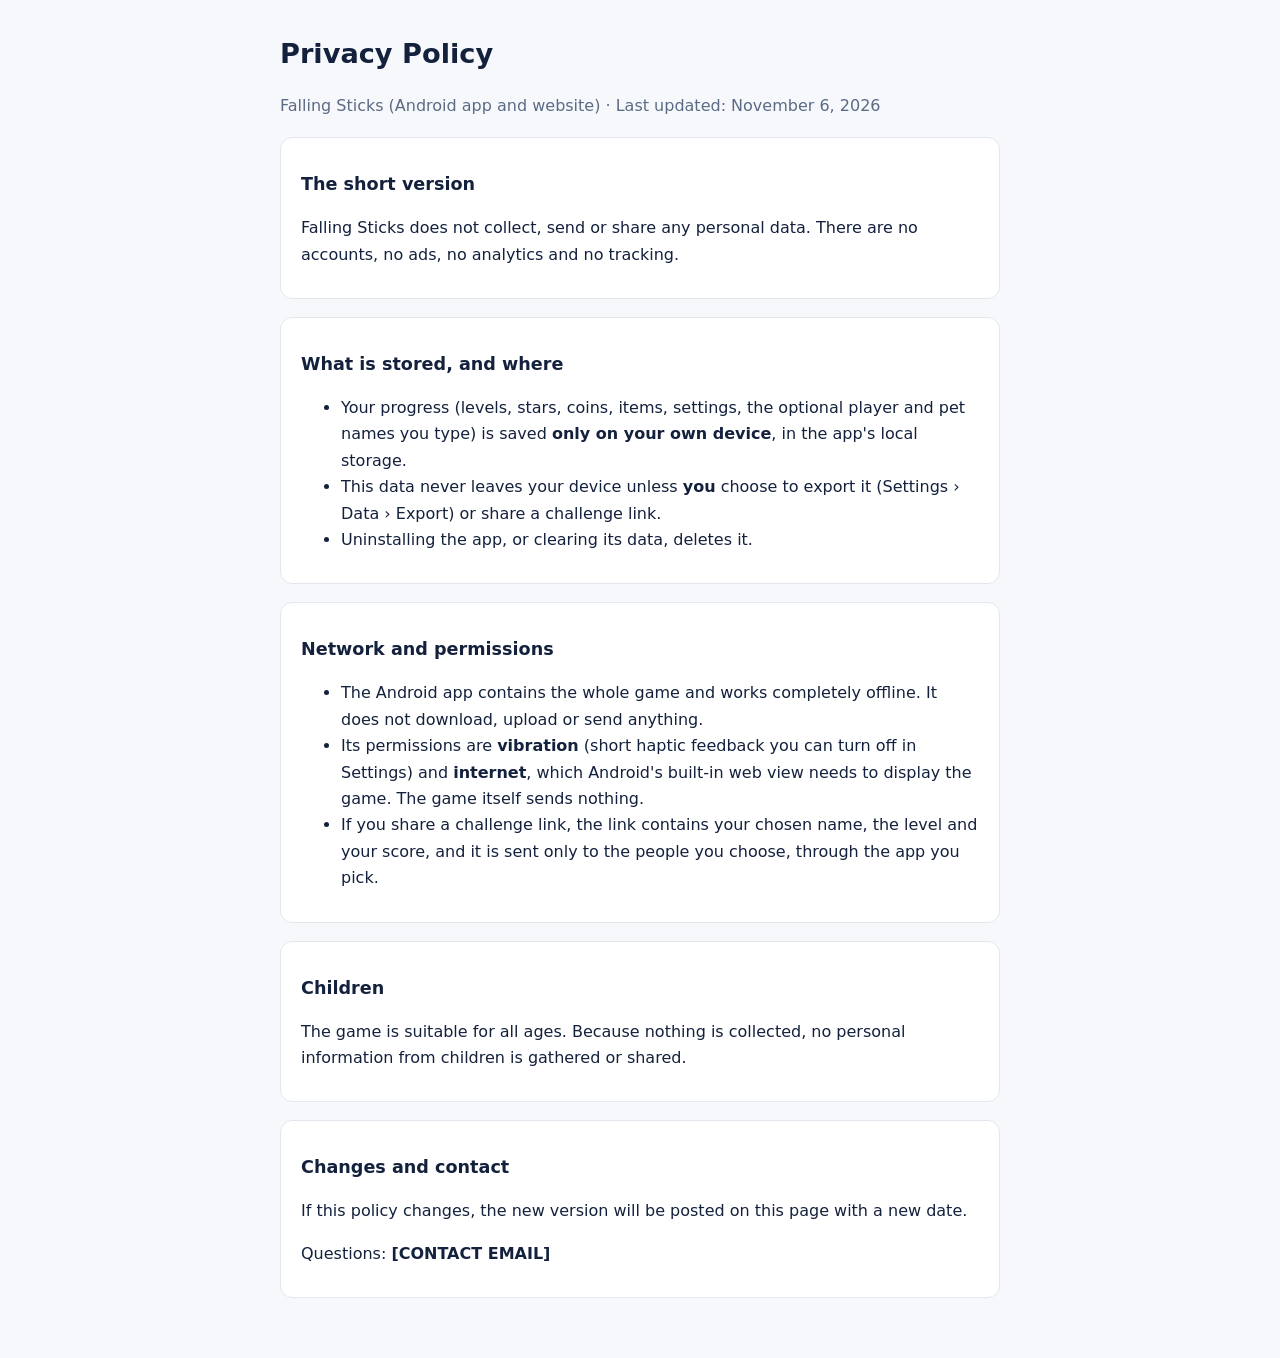
==== privacy.html @ 7d87a05c "Falling Sticks v2.10.0: offline Android app, real hand, English-only UI - android/: a small native W" ====
<!doctype html>
<html lang="en">
<head>
<meta charset="utf-8">
<meta name="viewport" content="width=device-width,initial-scale=1">
<title>Falling Sticks · Privacy Policy</title>
<style>
  :root{--bg:#f6f8fb;--card:#fff;--text:#14213d;--muted:#5b6b84;--line:#e3e8ef}
  @media (prefers-color-scheme:dark){:root{--bg:#0f1420;--card:#171e2d;--text:#e8eefc;--muted:#9fb0cc;--line:#273249}}
  body{margin:0;background:var(--bg);color:var(--text);font:16px/1.65 system-ui,"Segoe UI",sans-serif}
  main{max-width:720px;margin:0 auto;padding:32px 16px 60px}
  h1{font-size:1.7rem;margin:0 0 4px}h2{font-size:1.1rem;margin:28px 0 6px}
  p,li{color:var(--text)}.muted{color:var(--muted)}
  section{background:var(--card);border:1px solid var(--line);border-radius:12px;padding:4px 20px 14px;margin-top:18px}
</style>
</head>
<body><main>
<h1>Privacy Policy</h1>
<p class="muted">Falling Sticks (Android app and website) · Last updated: November 6, 2026</p>

<section>
<h2>The short version</h2>
<p>Falling Sticks does not collect, send or share any personal data. There are no accounts, no ads, no analytics and no tracking.</p>
</section>

<section>
<h2>What is stored, and where</h2>
<ul>
<li>Your progress (levels, stars, coins, items, settings, the optional player and pet names you type) is saved <b>only on your own device</b>, in the app's local storage.</li>
<li>This data never leaves your device unless <b>you</b> choose to export it (Settings › Data › Export) or share a challenge link.</li>
<li>Uninstalling the app, or clearing its data, deletes it.</li>
</ul>
</section>

<section>
<h2>Network and permissions</h2>
<ul>
<li>The Android app contains the whole game and works completely offline. It does not download, upload or send anything.</li>
<li>Its permissions are <b>vibration</b> (short haptic feedback you can turn off in Settings) and <b>internet</b>, which Android's built-in web view needs to display the game. The game itself sends nothing.</li>
<li>If you share a challenge link, the link contains your chosen name, the level and your score, and it is sent only to the people you choose, through the app you pick.</li>
</ul>
</section>

<section>
<h2>Children</h2>
<p>The game is suitable for all ages. Because nothing is collected, no personal information from children is gathered or shared.</p>
</section>

<section>
<h2>Changes and contact</h2>
<p>If this policy changes, the new version will be posted on this page with a new date.</p>
<p>Questions: <b>[CONTACT EMAIL]</b></p>
</section>
</main></body>
</html>
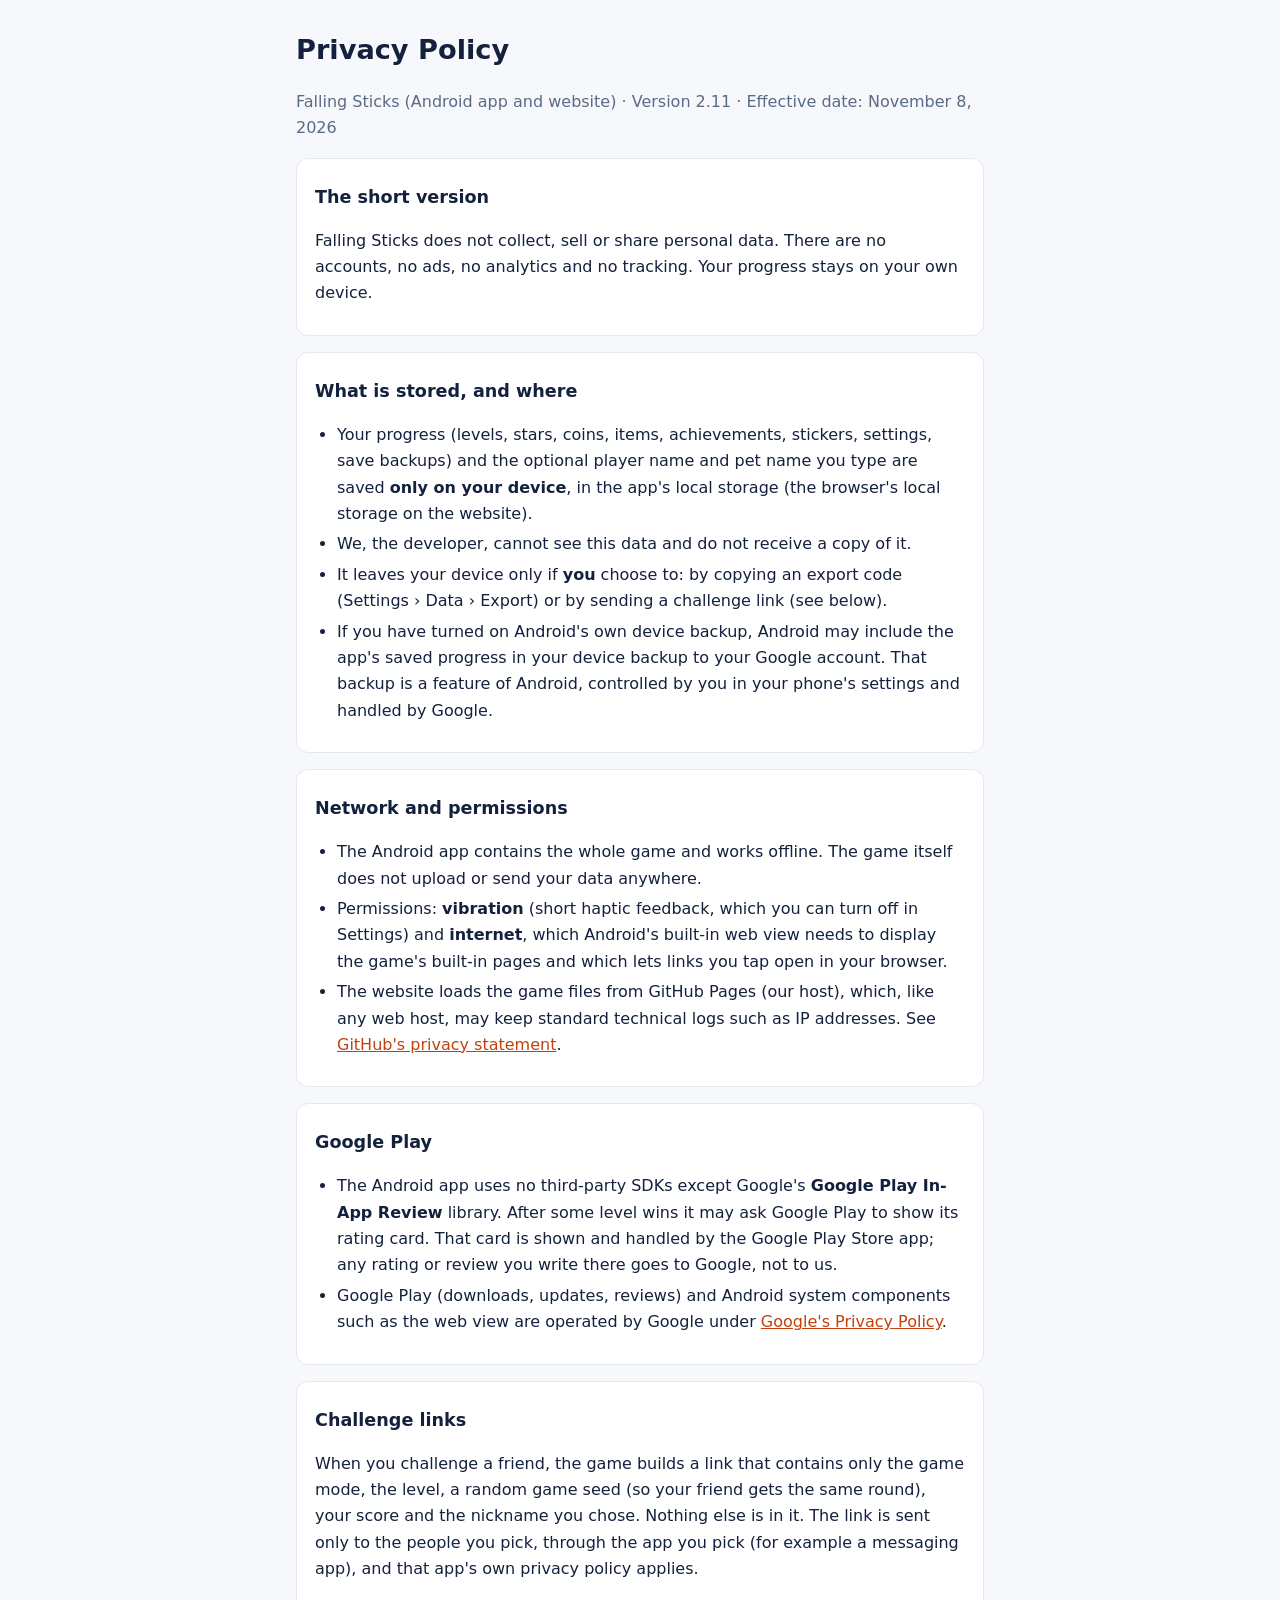
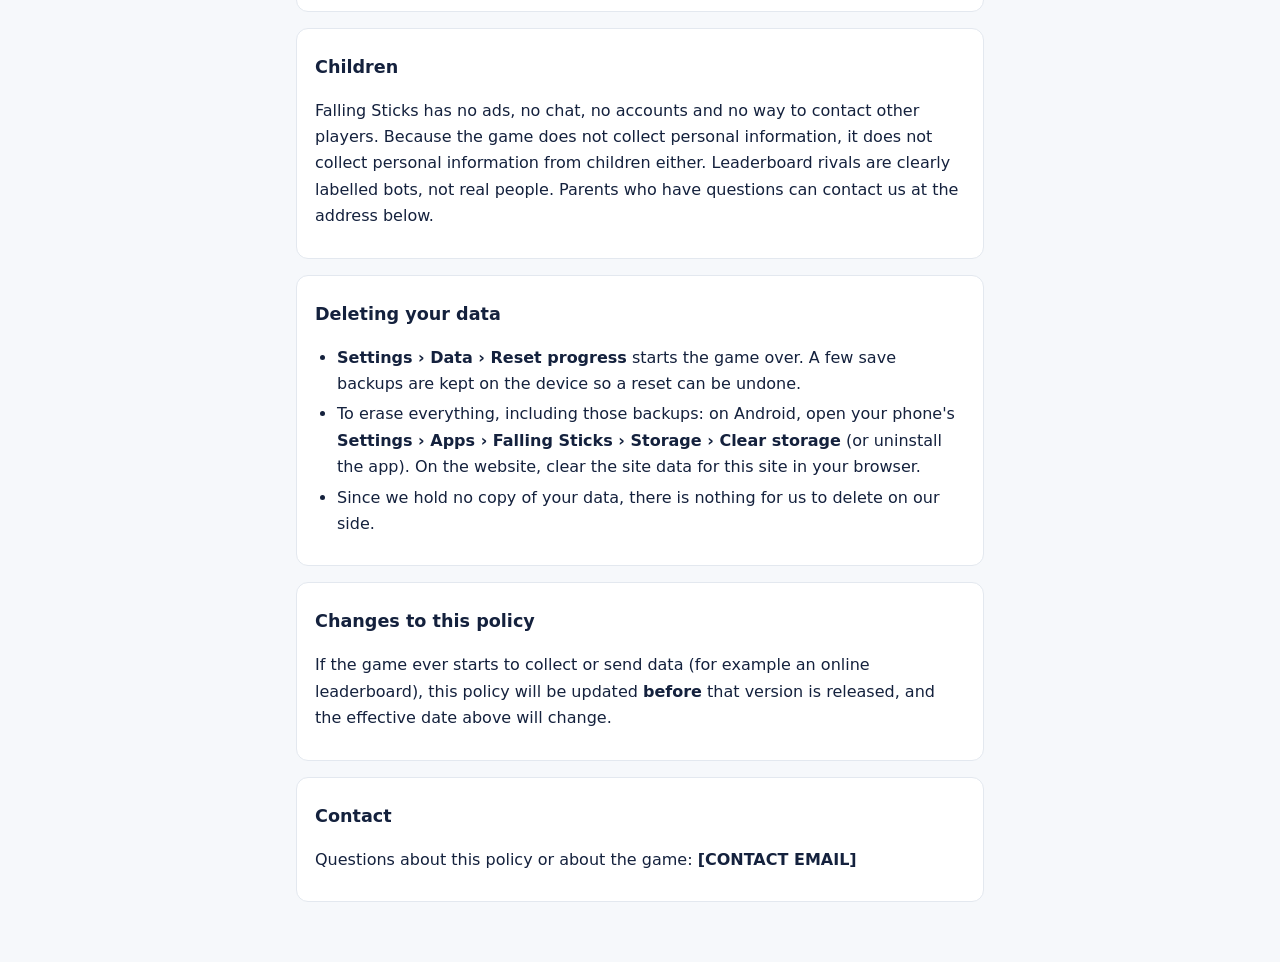
==== commit 7c19dc47: "Falling Sticks 1.0.0: launch build with camera-flash levels - Version 1.0.0 for the first Google Pla" ====
--- a/privacy.html
+++ b/privacy.html
@@ -4,52 +4,82 @@
 <meta charset="utf-8">
 <meta name="viewport" content="width=device-width,initial-scale=1">
 <title>Falling Sticks · Privacy Policy</title>
+<meta name="description" content="Privacy policy of the Falling Sticks game for Android and the web.">
 <style>
-  :root{--bg:#f6f8fb;--card:#fff;--text:#14213d;--muted:#5b6b84;--line:#e3e8ef}
-  @media (prefers-color-scheme:dark){:root{--bg:#0f1420;--card:#171e2d;--text:#e8eefc;--muted:#9fb0cc;--line:#273249}}
-  body{margin:0;background:var(--bg);color:var(--text);font:16px/1.65 system-ui,"Segoe UI",sans-serif}
-  main{max-width:720px;margin:0 auto;padding:32px 16px 60px}
-  h1{font-size:1.7rem;margin:0 0 4px}h2{font-size:1.1rem;margin:28px 0 6px}
-  p,li{color:var(--text)}.muted{color:var(--muted)}
-  section{background:var(--card);border:1px solid var(--line);border-radius:12px;padding:4px 20px 14px;margin-top:18px}
+  :root{--bg:#f6f8fb;--card:#fff;--text:#14213d;--muted:#5b6b84;--line:#e3e8ef;--acc:#c2410c}
+  @media (prefers-color-scheme:dark){:root{--bg:#0f1420;--card:#171e2d;--text:#e8eefc;--muted:#9fb0cc;--line:#273249;--acc:#fb923c}}
+  *{box-sizing:border-box}
+  body{margin:0;background:var(--bg);color:var(--text);font:16px/1.65 system-ui,"Segoe UI",Roboto,sans-serif}
+  main{max-width:720px;margin:0 auto;padding:28px 16px 60px}
+  h1{font-size:1.7rem;margin:0 0 4px}h2{font-size:1.1rem;margin:22px 0 6px}
+  p,li{color:var(--text)}.muted{color:var(--muted)}a{color:var(--acc)}
+  ul{padding-left:22px}li{margin:4px 0}
+  section{background:var(--card);border:1px solid var(--line);border-radius:12px;padding:2px 18px 12px;margin-top:16px}
 </style>
 </head>
 <body><main>
 <h1>Privacy Policy</h1>
-<p class="muted">Falling Sticks (Android app and website) · Last updated: November 6, 2026</p>
+<p class="muted">Falling Sticks (Android app and website) · Version 2.11 · Effective date: November 8, 2026</p>
 
 <section>
 <h2>The short version</h2>
-<p>Falling Sticks does not collect, send or share any personal data. There are no accounts, no ads, no analytics and no tracking.</p>
+<p>Falling Sticks does not collect, sell or share personal data. There are no accounts, no ads, no analytics and no tracking. Your progress stays on your own device.</p>
 </section>
 
 <section>
 <h2>What is stored, and where</h2>
 <ul>
-<li>Your progress (levels, stars, coins, items, settings, the optional player and pet names you type) is saved <b>only on your own device</b>, in the app's local storage.</li>
-<li>This data never leaves your device unless <b>you</b> choose to export it (Settings › Data › Export) or share a challenge link.</li>
-<li>Uninstalling the app, or clearing its data, deletes it.</li>
+<li>Your progress (levels, stars, coins, items, achievements, stickers, settings, save backups) and the optional player name and pet name you type are saved <b>only on your device</b>, in the app's local storage (the browser's local storage on the website).</li>
+<li>We, the developer, cannot see this data and do not receive a copy of it.</li>
+<li>It leaves your device only if <b>you</b> choose to: by copying an export code (Settings › Data › Export) or by sending a challenge link (see below).</li>
+<li>If you have turned on Android's own device backup, Android may include the app's saved progress in your device backup to your Google account. That backup is a feature of Android, controlled by you in your phone's settings and handled by Google.</li>
 </ul>
 </section>
 
 <section>
 <h2>Network and permissions</h2>
 <ul>
-<li>The Android app contains the whole game and works completely offline. It does not download, upload or send anything.</li>
-<li>Its permissions are <b>vibration</b> (short haptic feedback you can turn off in Settings) and <b>internet</b>, which Android's built-in web view needs to display the game. The game itself sends nothing.</li>
-<li>If you share a challenge link, the link contains your chosen name, the level and your score, and it is sent only to the people you choose, through the app you pick.</li>
+<li>The Android app contains the whole game and works offline. The game itself does not upload or send your data anywhere.</li>
+<li>Permissions: <b>vibration</b> (short haptic feedback, which you can turn off in Settings) and <b>internet</b>, which Android's built-in web view needs to display the game's built-in pages and which lets links you tap open in your browser.</li>
+<li>The website loads the game files from GitHub Pages (our host), which, like any web host, may keep standard technical logs such as IP addresses. See <a href="https://docs.github.com/en/site-policy/privacy-policies/github-general-privacy-statement">GitHub's privacy statement</a>.</li>
 </ul>
 </section>
 
 <section>
-<h2>Children</h2>
-<p>The game is suitable for all ages. Because nothing is collected, no personal information from children is gathered or shared.</p>
+<h2>Google Play</h2>
+<ul>
+<li>The Android app uses no third-party SDKs except Google's <b>Google Play In-App Review</b> library. After some level wins it may ask Google Play to show its rating card. That card is shown and handled by the Google Play Store app; any rating or review you write there goes to Google, not to us.</li>
+<li>Google Play (downloads, updates, reviews) and Android system components such as the web view are operated by Google under <a href="https://policies.google.com/privacy">Google's Privacy Policy</a>.</li>
+</ul>
 </section>
 
 <section>
-<h2>Changes and contact</h2>
-<p>If this policy changes, the new version will be posted on this page with a new date.</p>
-<p>Questions: <b>[CONTACT EMAIL]</b></p>
+<h2>Challenge links</h2>
+<p>When you challenge a friend, the game builds a link that contains only the game mode, the level, a random game seed (so your friend gets the same round), your score and the nickname you chose. Nothing else is in it. The link is sent only to the people you pick, through the app you pick (for example a messaging app), and that app's own privacy policy applies.</p>
+</section>
+
+<section>
+<h2>Children</h2>
+<p>Falling Sticks has no ads, no chat, no accounts and no way to contact other players. Because the game does not collect personal information, it does not collect personal information from children either. Leaderboard rivals are clearly labelled bots, not real people. Parents who have questions can contact us at the address below.</p>
+</section>
+
+<section>
+<h2>Deleting your data</h2>
+<ul>
+<li><b>Settings › Data › Reset progress</b> starts the game over. A few save backups are kept on the device so a reset can be undone.</li>
+<li>To erase everything, including those backups: on Android, open your phone's <b>Settings › Apps › Falling Sticks › Storage › Clear storage</b> (or uninstall the app). On the website, clear the site data for this site in your browser.</li>
+<li>Since we hold no copy of your data, there is nothing for us to delete on our side.</li>
+</ul>
+</section>
+
+<section>
+<h2>Changes to this policy</h2>
+<p>If the game ever starts to collect or send data (for example an online leaderboard), this policy will be updated <b>before</b> that version is released, and the effective date above will change.</p>
+</section>
+
+<section>
+<h2>Contact</h2>
+<p>Questions about this policy or about the game: <b>[CONTACT EMAIL]</b></p>
 </section>
 </main></body>
 </html>
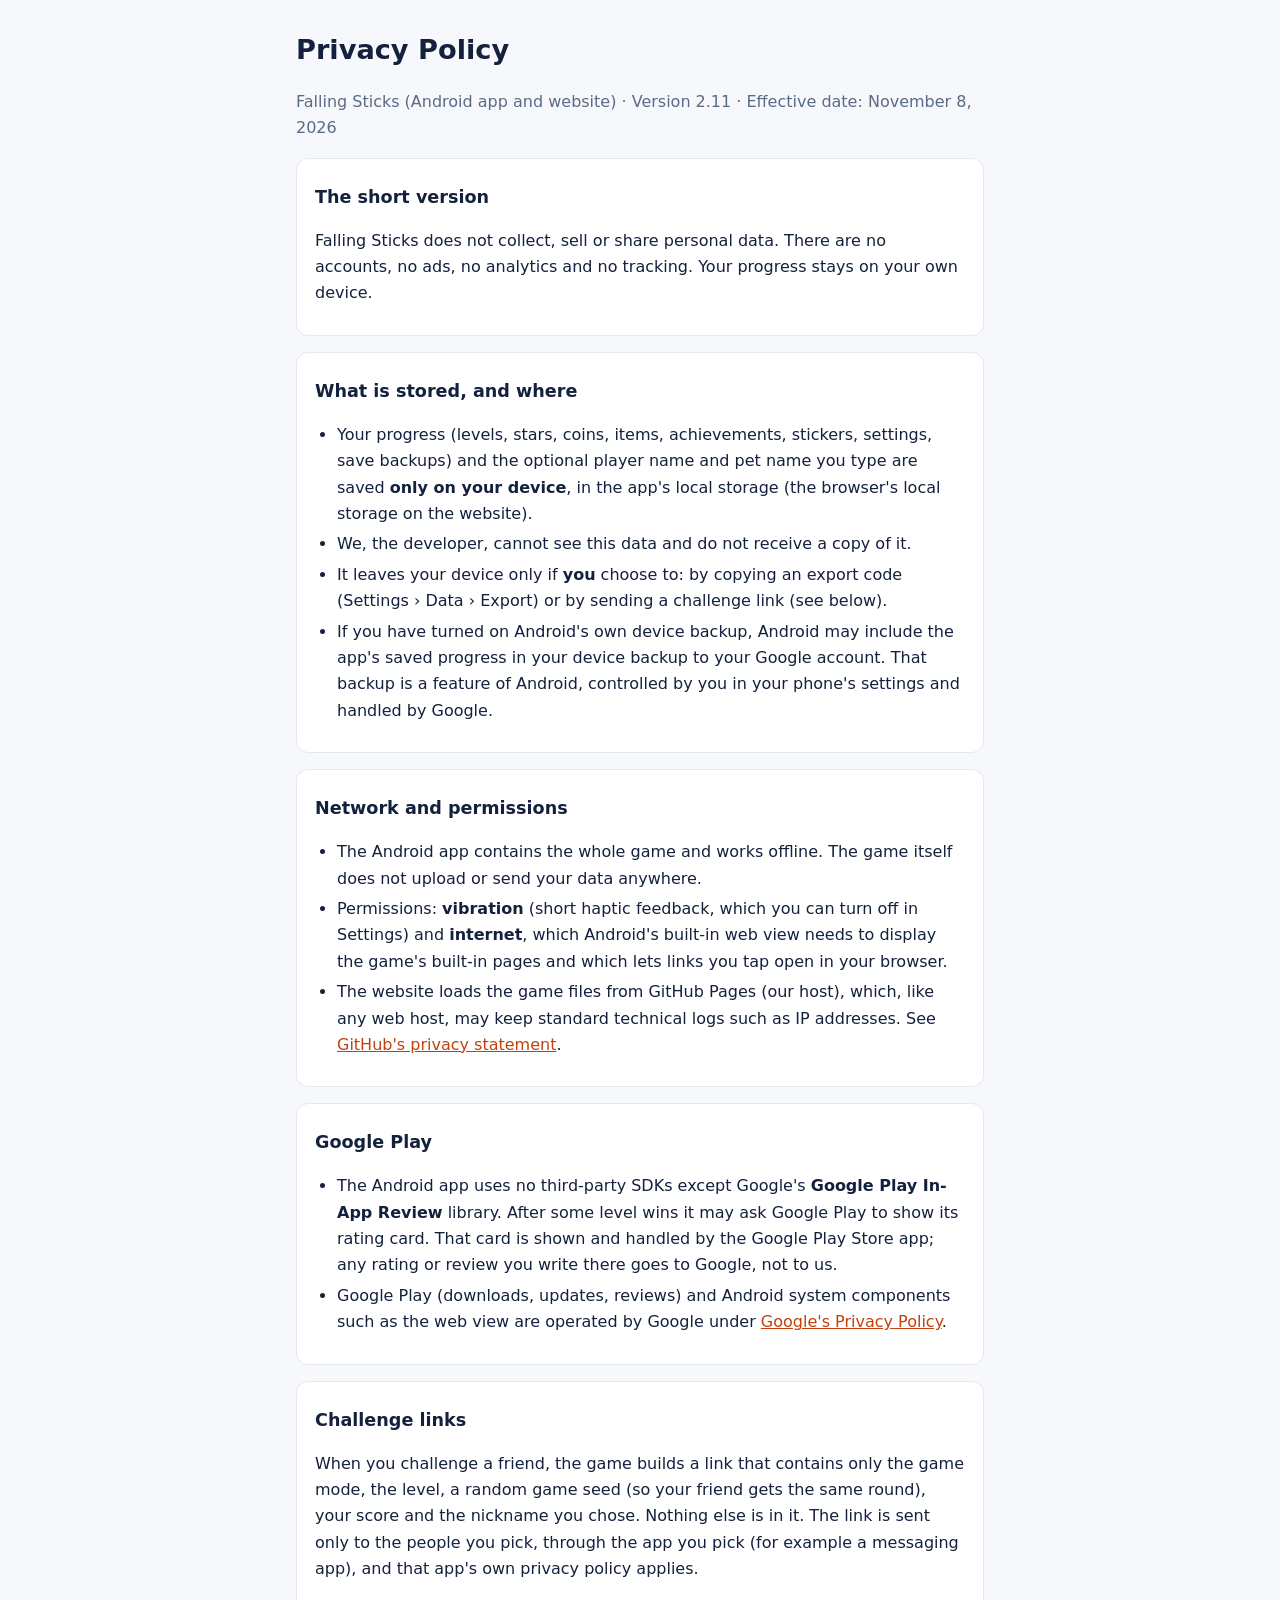
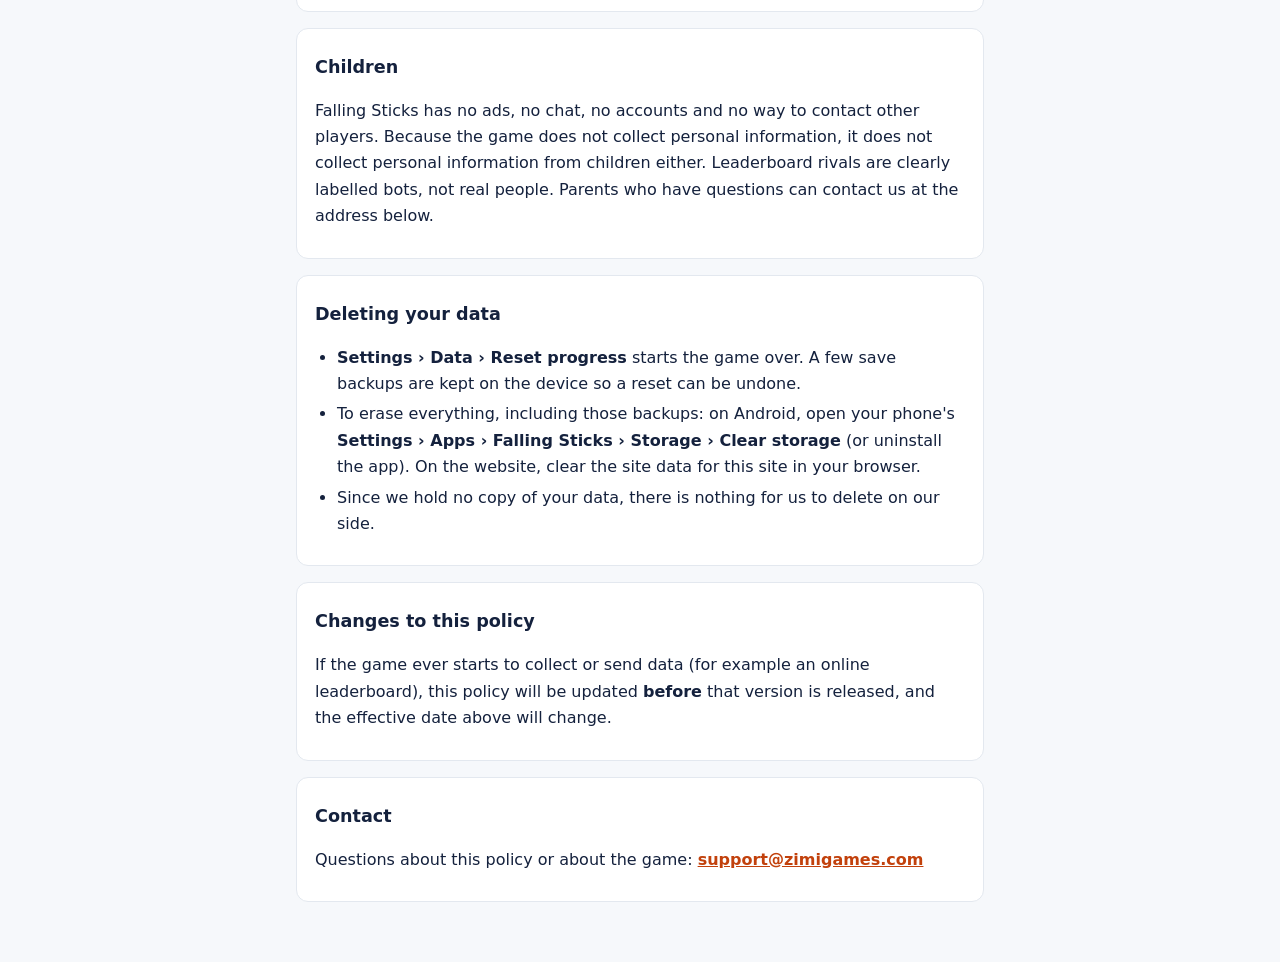
==== commit 6b3822ab: "Privacy policy: contact email support@zimigames.com Co-Authored-By: Claude Opus 5.5 <noreply@anthrop" ====
--- a/privacy.html
+++ b/privacy.html
@@ -79,7 +79,7 @@
 
 <section>
 <h2>Contact</h2>
-<p>Questions about this policy or about the game: <b>[CONTACT EMAIL]</b></p>
+<p>Questions about this policy or about the game: <a href="mailto:support@zimigames.com"><b>support@zimigames.com</b></a></p>
 </section>
 </main></body>
 </html>
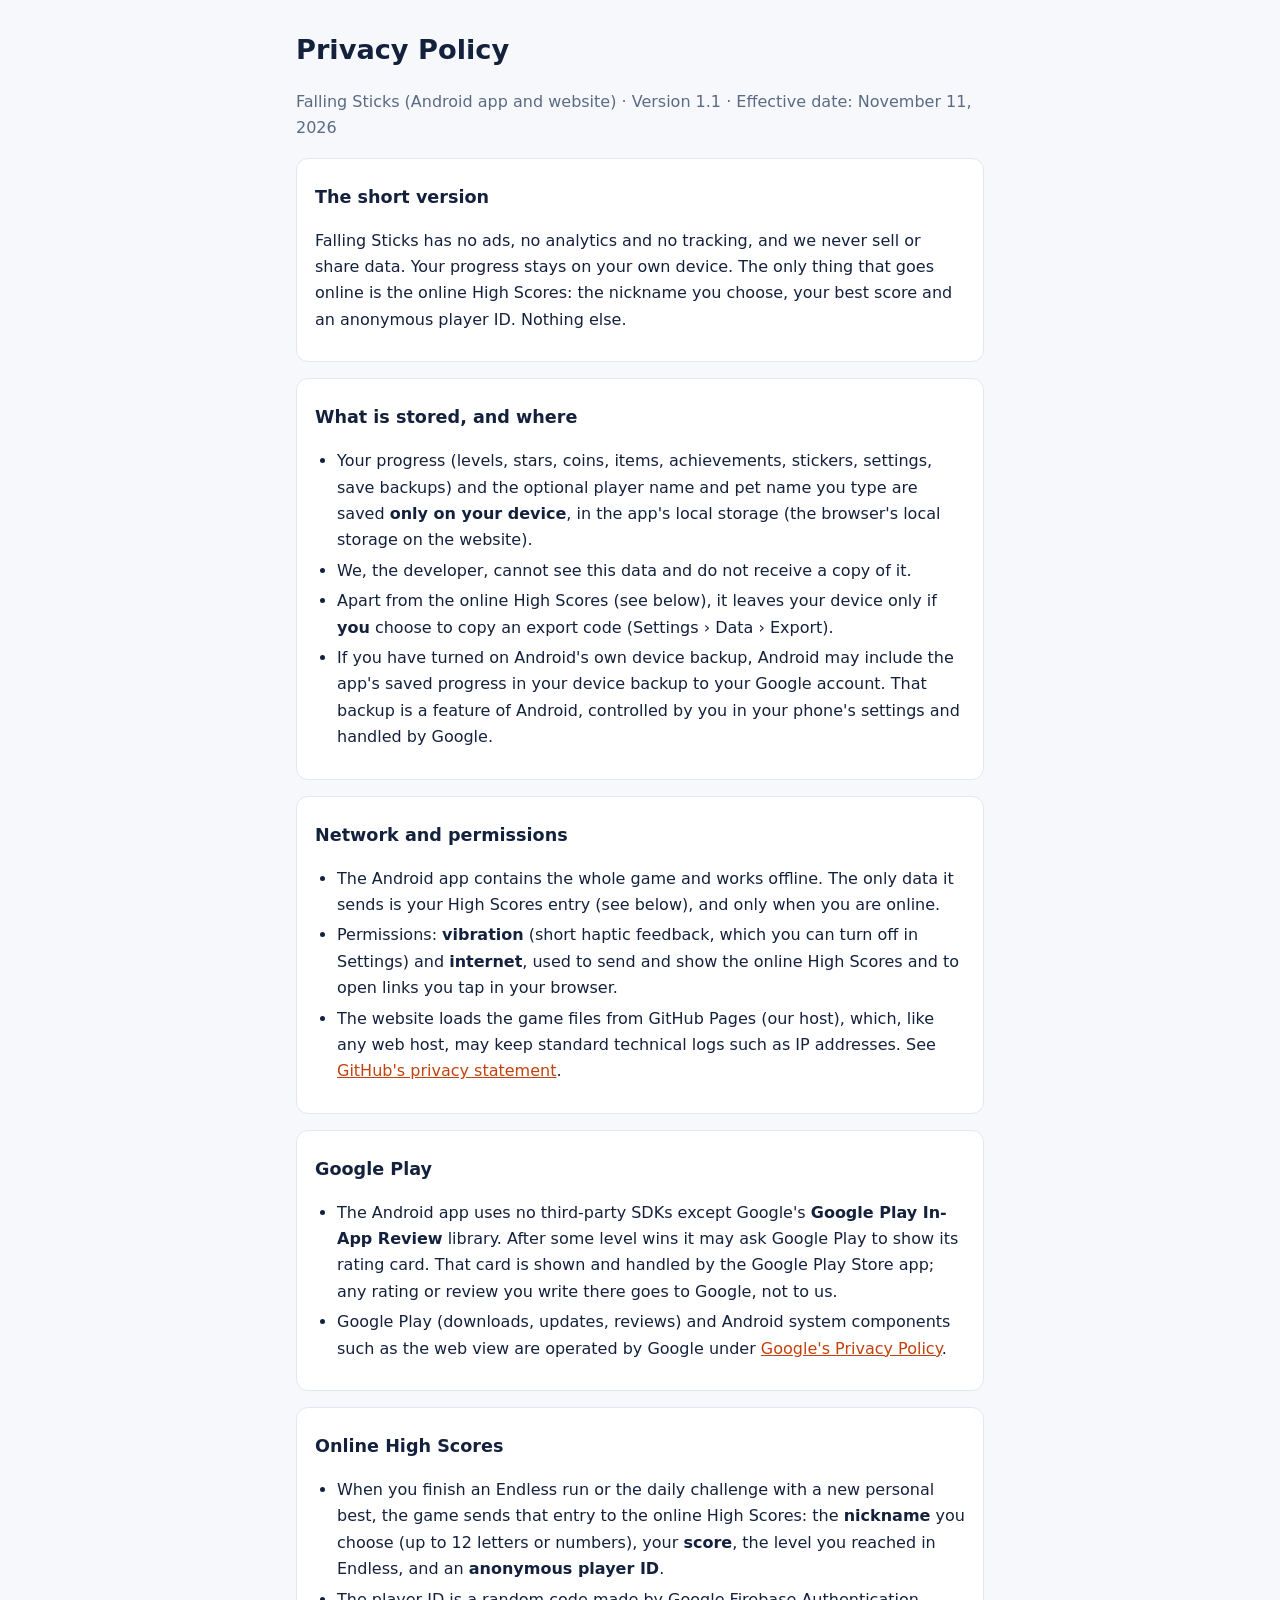
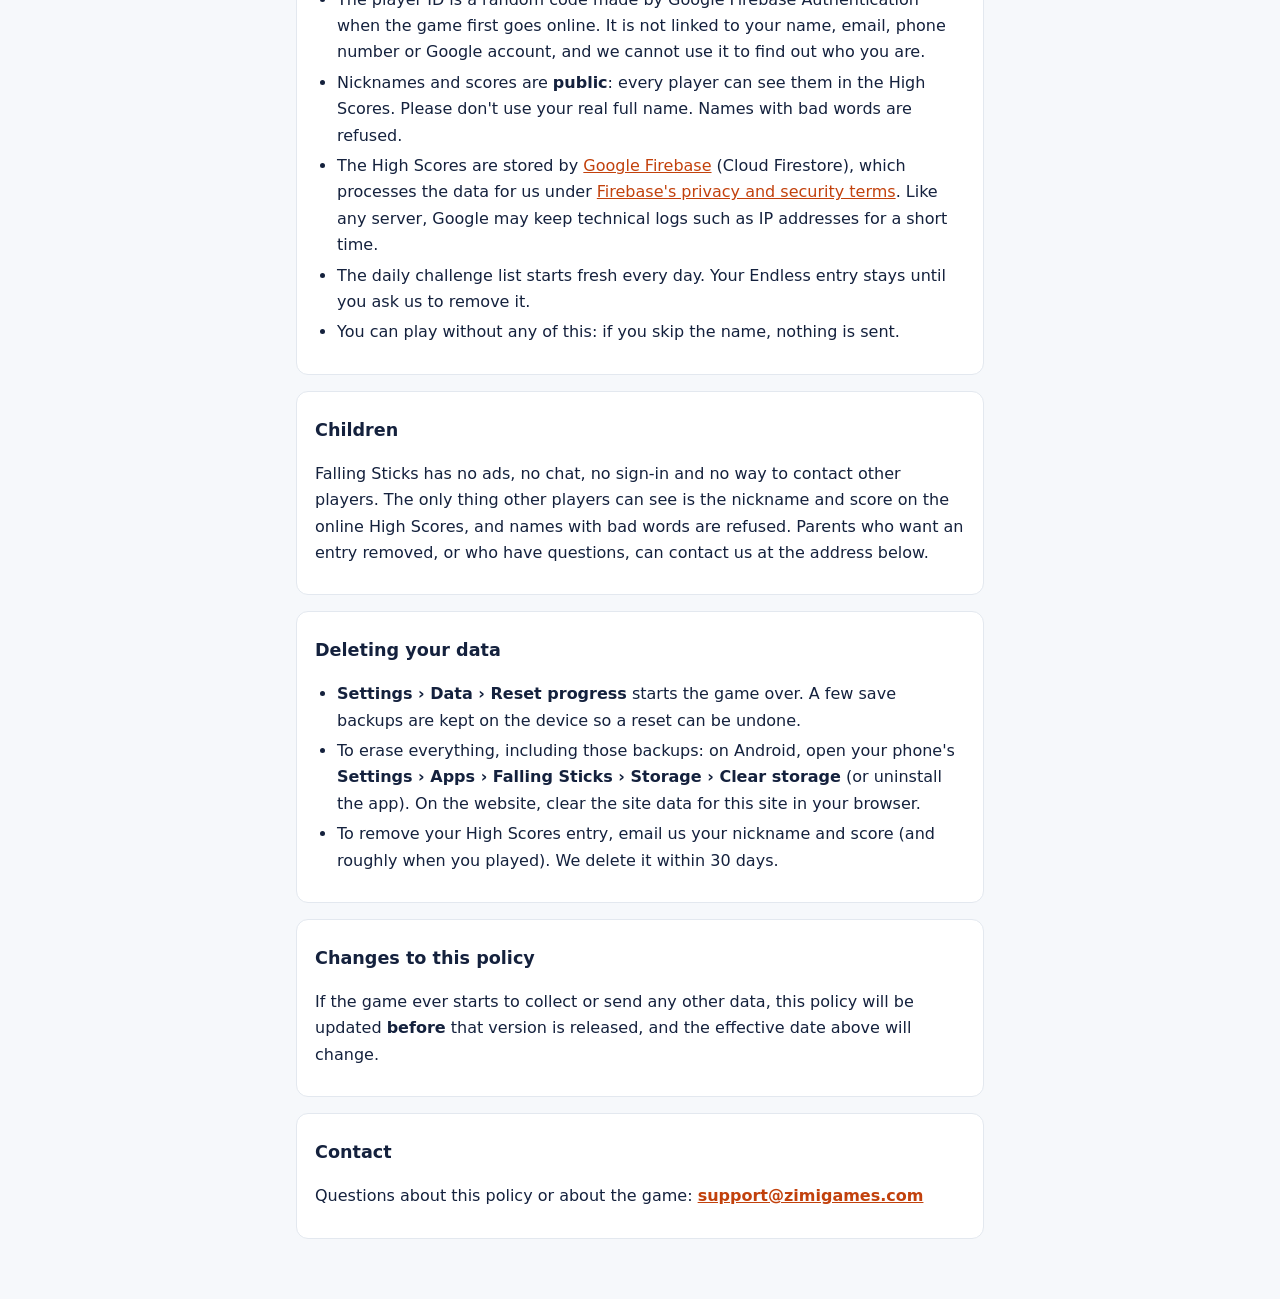
==== commit 5b156a96: "Falling Sticks 1.1.0: online High Scores, English only, cleaner screens - Online High Scores (Endles" ====
--- a/privacy.html
+++ b/privacy.html
@@ -19,11 +19,11 @@
 </head>
 <body><main>
 <h1>Privacy Policy</h1>
-<p class="muted">Falling Sticks (Android app and website) · Version 2.11 · Effective date: November 8, 2026</p>
+<p class="muted">Falling Sticks (Android app and website) · Version 1.1 · Effective date: November 11, 2026</p>
 
 <section>
 <h2>The short version</h2>
-<p>Falling Sticks does not collect, sell or share personal data. There are no accounts, no ads, no analytics and no tracking. Your progress stays on your own device.</p>
+<p>Falling Sticks has no ads, no analytics and no tracking, and we never sell or share data. Your progress stays on your own device. The only thing that goes online is the online High Scores: the nickname you choose, your best score and an anonymous player ID. Nothing else.</p>
 </section>
 
 <section>
@@ -31,7 +31,7 @@
 <ul>
 <li>Your progress (levels, stars, coins, items, achievements, stickers, settings, save backups) and the optional player name and pet name you type are saved <b>only on your device</b>, in the app's local storage (the browser's local storage on the website).</li>
 <li>We, the developer, cannot see this data and do not receive a copy of it.</li>
-<li>It leaves your device only if <b>you</b> choose to: by copying an export code (Settings › Data › Export) or by sending a challenge link (see below).</li>
+<li>Apart from the online High Scores (see below), it leaves your device only if <b>you</b> choose to copy an export code (Settings › Data › Export).</li>
 <li>If you have turned on Android's own device backup, Android may include the app's saved progress in your device backup to your Google account. That backup is a feature of Android, controlled by you in your phone's settings and handled by Google.</li>
 </ul>
 </section>
@@ -39,8 +39,8 @@
 <section>
 <h2>Network and permissions</h2>
 <ul>
-<li>The Android app contains the whole game and works offline. The game itself does not upload or send your data anywhere.</li>
-<li>Permissions: <b>vibration</b> (short haptic feedback, which you can turn off in Settings) and <b>internet</b>, which Android's built-in web view needs to display the game's built-in pages and which lets links you tap open in your browser.</li>
+<li>The Android app contains the whole game and works offline. The only data it sends is your High Scores entry (see below), and only when you are online.</li>
+<li>Permissions: <b>vibration</b> (short haptic feedback, which you can turn off in Settings) and <b>internet</b>, used to send and show the online High Scores and to open links you tap in your browser.</li>
 <li>The website loads the game files from GitHub Pages (our host), which, like any web host, may keep standard technical logs such as IP addresses. See <a href="https://docs.github.com/en/site-policy/privacy-policies/github-general-privacy-statement">GitHub's privacy statement</a>.</li>
 </ul>
 </section>
@@ -54,13 +54,20 @@
 </section>
 
 <section>
-<h2>Challenge links</h2>
-<p>When you challenge a friend, the game builds a link that contains only the game mode, the level, a random game seed (so your friend gets the same round), your score and the nickname you chose. Nothing else is in it. The link is sent only to the people you pick, through the app you pick (for example a messaging app), and that app's own privacy policy applies.</p>
+<h2>Online High Scores</h2>
+<ul>
+<li>When you finish an Endless run or the daily challenge with a new personal best, the game sends that entry to the online High Scores: the <b>nickname</b> you choose (up to 12 letters or numbers), your <b>score</b>, the level you reached in Endless, and an <b>anonymous player ID</b>.</li>
+<li>The player ID is a random code made by Google Firebase Authentication when the game first goes online. It is not linked to your name, email, phone number or Google account, and we cannot use it to find out who you are.</li>
+<li>Nicknames and scores are <b>public</b>: every player can see them in the High Scores. Please don't use your real full name. Names with bad words are refused.</li>
+<li>The High Scores are stored by <a href="https://firebase.google.com/">Google Firebase</a> (Cloud Firestore), which processes the data for us under <a href="https://firebase.google.com/support/privacy">Firebase's privacy and security terms</a>. Like any server, Google may keep technical logs such as IP addresses for a short time.</li>
+<li>The daily challenge list starts fresh every day. Your Endless entry stays until you ask us to remove it.</li>
+<li>You can play without any of this: if you skip the name, nothing is sent.</li>
+</ul>
 </section>
 
 <section>
 <h2>Children</h2>
-<p>Falling Sticks has no ads, no chat, no accounts and no way to contact other players. Because the game does not collect personal information, it does not collect personal information from children either. Leaderboard rivals are clearly labelled bots, not real people. Parents who have questions can contact us at the address below.</p>
+<p>Falling Sticks has no ads, no chat, no sign-in and no way to contact other players. The only thing other players can see is the nickname and score on the online High Scores, and names with bad words are refused. Parents who want an entry removed, or who have questions, can contact us at the address below.</p>
 </section>
 
 <section>
@@ -68,13 +75,13 @@
 <ul>
 <li><b>Settings › Data › Reset progress</b> starts the game over. A few save backups are kept on the device so a reset can be undone.</li>
 <li>To erase everything, including those backups: on Android, open your phone's <b>Settings › Apps › Falling Sticks › Storage › Clear storage</b> (or uninstall the app). On the website, clear the site data for this site in your browser.</li>
-<li>Since we hold no copy of your data, there is nothing for us to delete on our side.</li>
+<li>To remove your High Scores entry, email us your nickname and score (and roughly when you played). We delete it within 30 days.</li>
 </ul>
 </section>
 
 <section>
 <h2>Changes to this policy</h2>
-<p>If the game ever starts to collect or send data (for example an online leaderboard), this policy will be updated <b>before</b> that version is released, and the effective date above will change.</p>
+<p>If the game ever starts to collect or send any other data, this policy will be updated <b>before</b> that version is released, and the effective date above will change.</p>
 </section>
 
 <section>
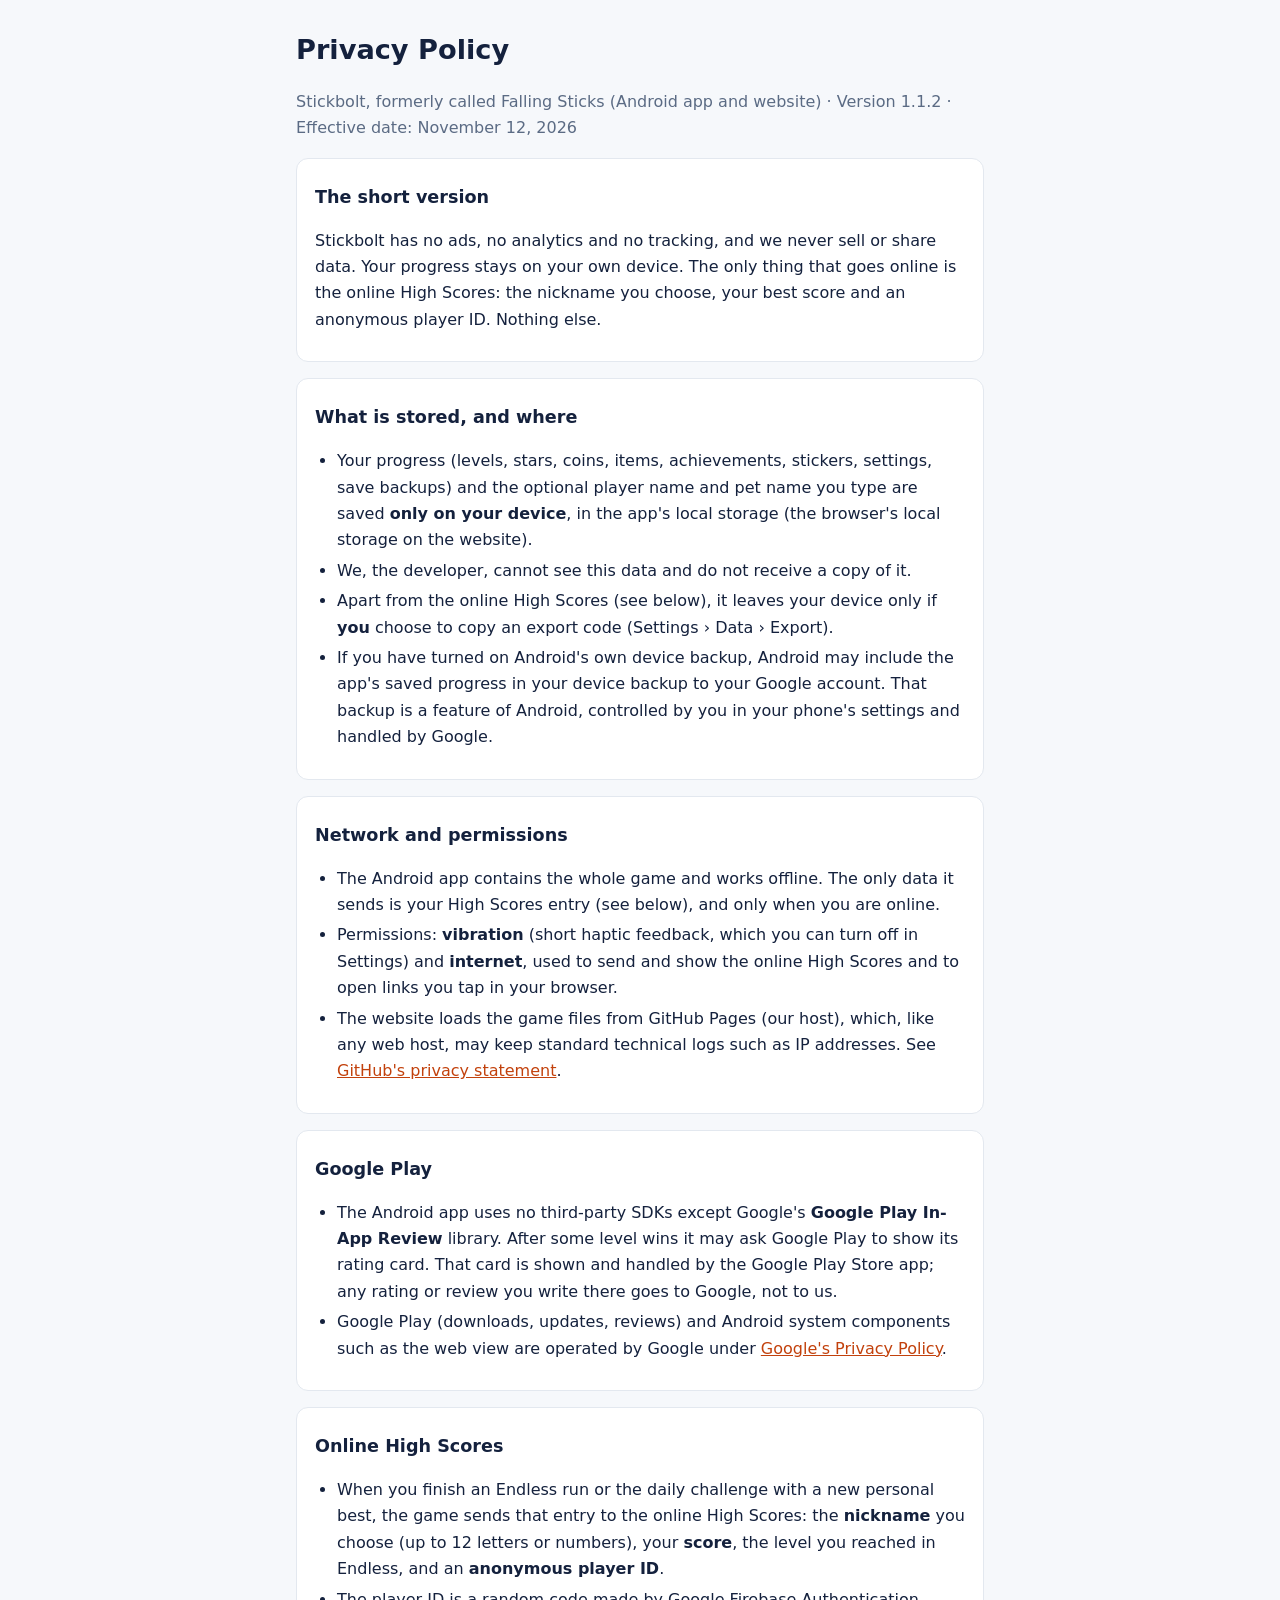
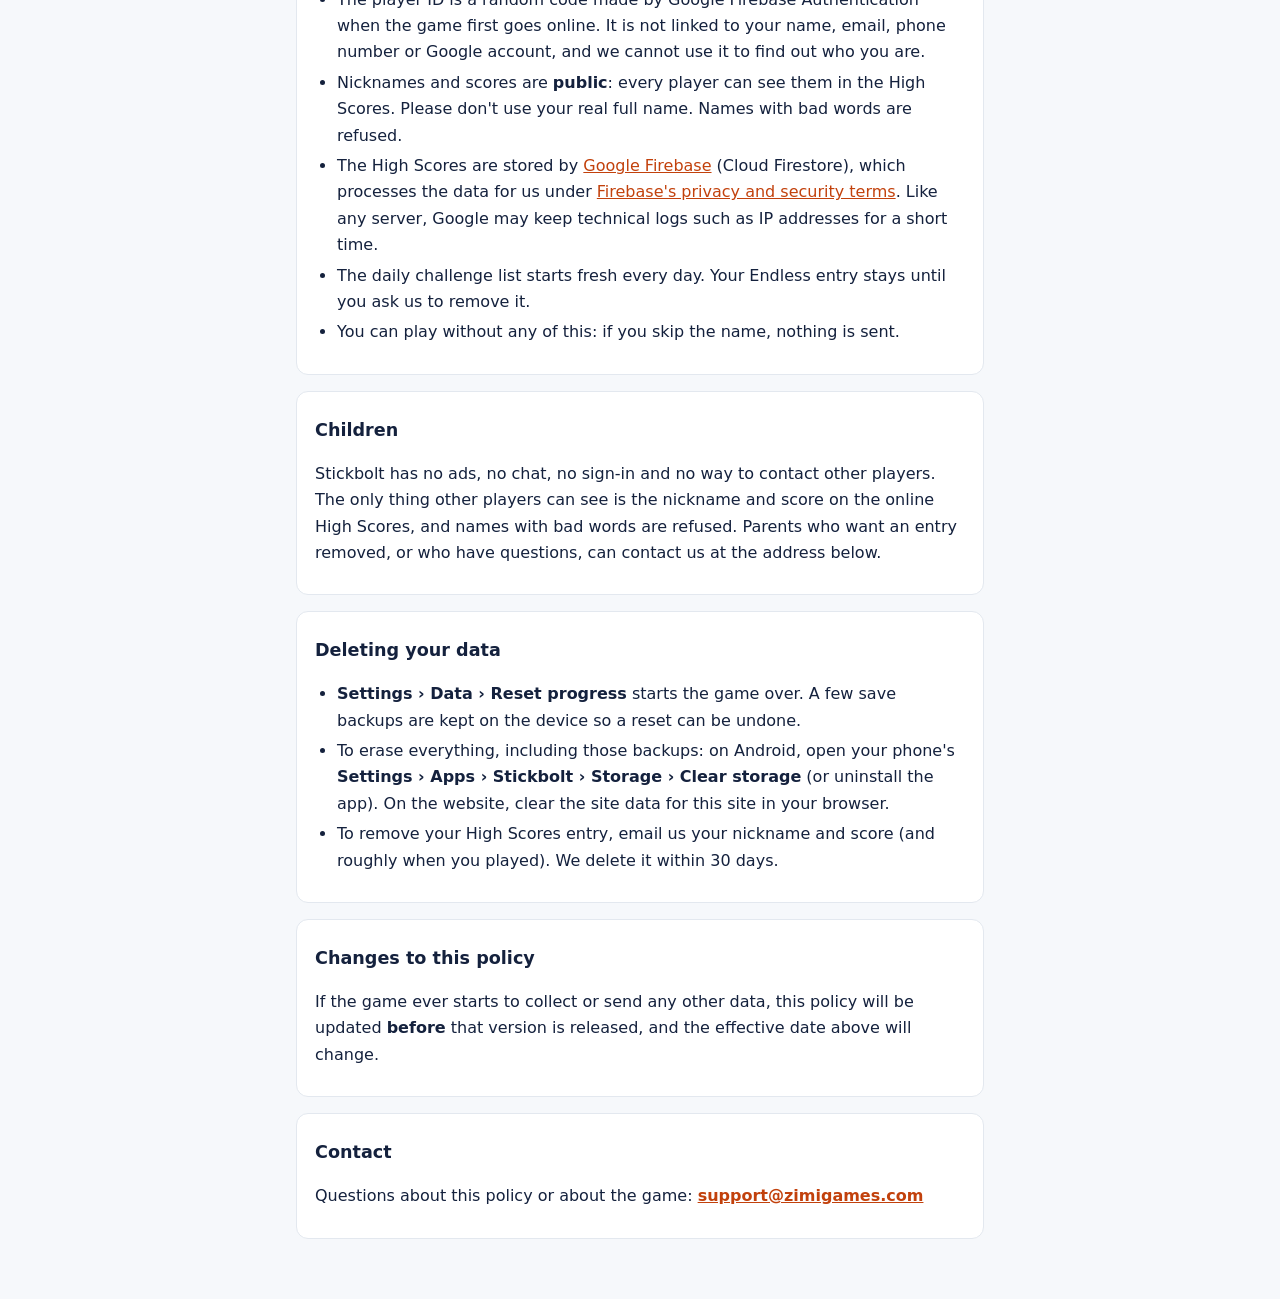
==== commit 679c5f4b: "Stickbolt 1.1.2: the game is renamed Stickbolt - New name everywhere players see it (title, logo, in" ====
--- a/privacy.html
+++ b/privacy.html
@@ -3,8 +3,8 @@
 <head>
 <meta charset="utf-8">
 <meta name="viewport" content="width=device-width,initial-scale=1">
-<title>Falling Sticks · Privacy Policy</title>
-<meta name="description" content="Privacy policy of the Falling Sticks game for Android and the web.">
+<title>Stickbolt · Privacy Policy</title>
+<meta name="description" content="Privacy policy of the Stickbolt game for Android and the web.">
 <style>
   :root{--bg:#f6f8fb;--card:#fff;--text:#14213d;--muted:#5b6b84;--line:#e3e8ef;--acc:#c2410c}
   @media (prefers-color-scheme:dark){:root{--bg:#0f1420;--card:#171e2d;--text:#e8eefc;--muted:#9fb0cc;--line:#273249;--acc:#fb923c}}
@@ -19,11 +19,11 @@
 </head>
 <body><main>
 <h1>Privacy Policy</h1>
-<p class="muted">Falling Sticks (Android app and website) · Version 1.1 · Effective date: November 11, 2026</p>
+<p class="muted">Stickbolt, formerly called Falling Sticks (Android app and website) · Version 1.1.2 · Effective date: November 12, 2026</p>
 
 <section>
 <h2>The short version</h2>
-<p>Falling Sticks has no ads, no analytics and no tracking, and we never sell or share data. Your progress stays on your own device. The only thing that goes online is the online High Scores: the nickname you choose, your best score and an anonymous player ID. Nothing else.</p>
+<p>Stickbolt has no ads, no analytics and no tracking, and we never sell or share data. Your progress stays on your own device. The only thing that goes online is the online High Scores: the nickname you choose, your best score and an anonymous player ID. Nothing else.</p>
 </section>
 
 <section>
@@ -67,14 +67,14 @@
 
 <section>
 <h2>Children</h2>
-<p>Falling Sticks has no ads, no chat, no sign-in and no way to contact other players. The only thing other players can see is the nickname and score on the online High Scores, and names with bad words are refused. Parents who want an entry removed, or who have questions, can contact us at the address below.</p>
+<p>Stickbolt has no ads, no chat, no sign-in and no way to contact other players. The only thing other players can see is the nickname and score on the online High Scores, and names with bad words are refused. Parents who want an entry removed, or who have questions, can contact us at the address below.</p>
 </section>
 
 <section>
 <h2>Deleting your data</h2>
 <ul>
 <li><b>Settings › Data › Reset progress</b> starts the game over. A few save backups are kept on the device so a reset can be undone.</li>
-<li>To erase everything, including those backups: on Android, open your phone's <b>Settings › Apps › Falling Sticks › Storage › Clear storage</b> (or uninstall the app). On the website, clear the site data for this site in your browser.</li>
+<li>To erase everything, including those backups: on Android, open your phone's <b>Settings › Apps › Stickbolt › Storage › Clear storage</b> (or uninstall the app). On the website, clear the site data for this site in your browser.</li>
 <li>To remove your High Scores entry, email us your nickname and score (and roughly when you played). We delete it within 30 days.</li>
 </ul>
 </section>
